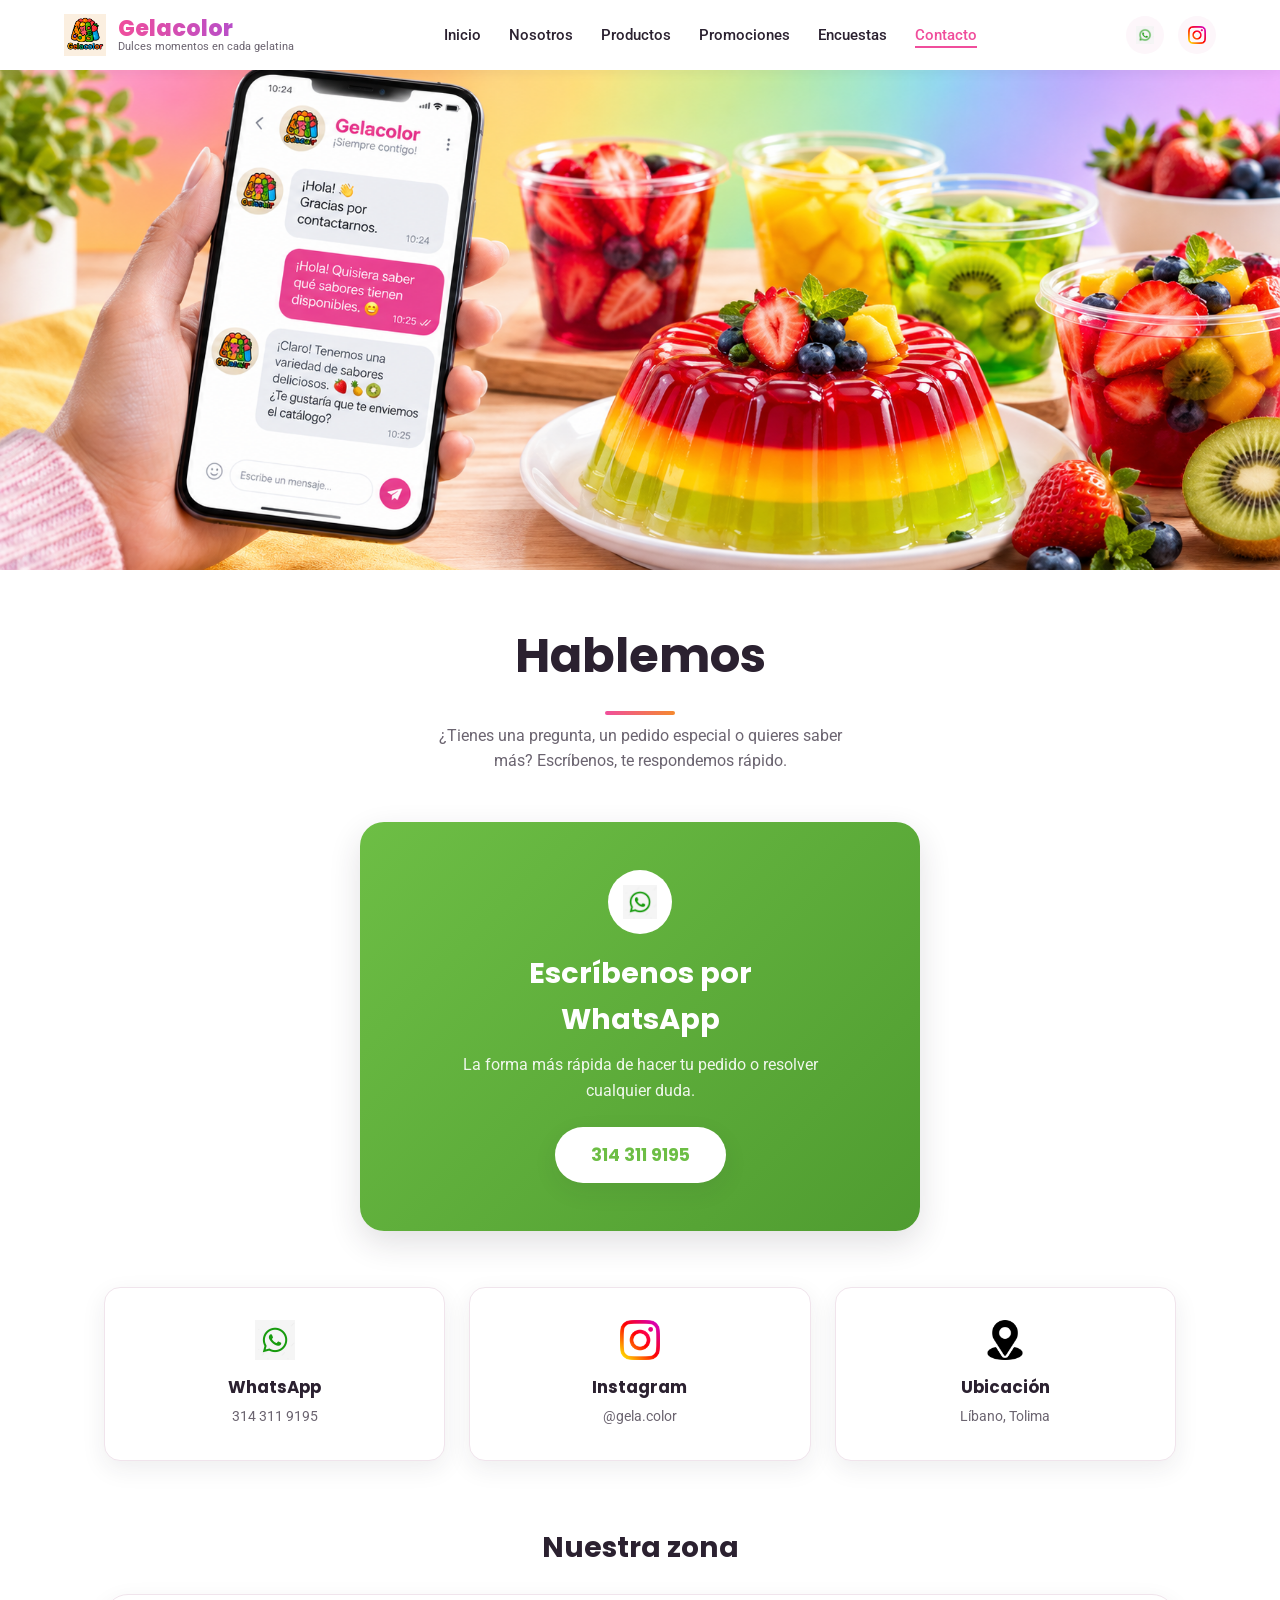
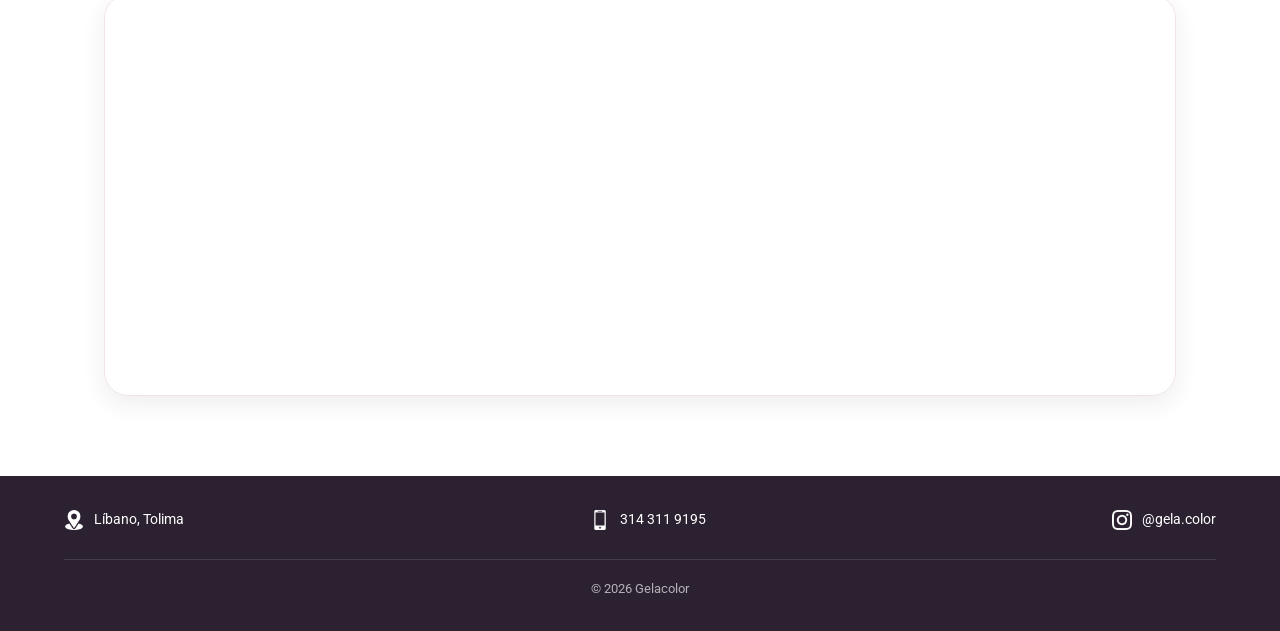
==== contacto.html @ 1d68e508 "initial commit" ====
<!DOCTYPE html>
<html lang="es">
<head>
  <meta charset="UTF-8">
  <meta name="viewport" content="width=device-width, initial-scale=1.0">
  <title>Contacto | Gelacolor</title>
  <link rel="icon" type="image/png" href="img/logo.png">
  <link rel="stylesheet" href="style.css">
  <link rel="stylesheet" href="contacto.css">
</head>
<body>

  <!-- ===================== HEADER / NAVBAR ===================== -->
  <header class="header">
    <div class="header__logo-container">
      <img src="img/logo.png" alt="Logo Gelacolor" class="header__logo-icon">
      <div class="header__brand">
        <a href="index.html" class="header__logo-text">Gelacolor</a>
        <span class="header__slogan">Dulces momentos en cada gelatina</span>
      </div>
    </div>

    <nav class="nav-menu">
      <ul class="nav-menu__list">
        <li class="nav-menu__item"><a href="index.html" class="nav-menu__link">Inicio</a></li>
        <li class="nav-menu__item"><a href="nosotros.html" class="nav-menu__link">Nosotros</a></li>
        <li class="nav-menu__item"><a href="productos.html" class="nav-menu__link">Productos</a></li>
        <li class="nav-menu__item"><a href="promociones.html" class="nav-menu__link">Promociones</a></li>
        <li class="nav-menu__item"><a href="encuestas.html" class="nav-menu__link">Encuestas</a></li>
        <li class="nav-menu__item"><a href="contacto.html" class="nav-menu__link nav-menu__link--active">Contacto</a></li>
      </ul>
    </nav>

    <button class="header__menu-toggle" aria-label="Abrir menú" aria-expanded="false">
      <span class="header__menu-toggle-bar"></span>
      <span class="header__menu-toggle-bar"></span>
      <span class="header__menu-toggle-bar"></span>
    </button>

    <div class="header__social-icons">
      <a href="https://wa.me/573143119195" class="header__social-link" aria-label="WhatsApp" target="_blank" rel="noopener">
        <img src="img/icon-whats.jpg" alt="WhatsApp" class="header__social-icon">
      </a>
      <a href="https://www.instagram.com/gela.color/" class="header__social-link" aria-label="Instagram" target="_blank" rel="noopener">
        <img src="img/icon-ig.png" alt="Instagram" class="header__social-icon">
      </a>
    </div>
  </header>

  <!-- ===================== CONTENIDO PRINCIPAL ===================== -->
  <main class="main">

    <!-- Banner de encabezado -->
    <section class="contacto-banner">
      <img src="img/contacot-banner.png" alt="Contáctanos - Gelacolor" class="contacto-banner__image">
    </section>

    <!-- Título principal -->
    <h1 class="contacto-titulo">Hablemos</h1>
    <p class="contacto-subtitulo">¿Tienes una pregunta, un pedido especial o quieres saber más? Escríbenos, te respondemos rápido.</p>

    <!-- ===================== CTA WHATSAPP DESTACADO ===================== -->
    <section class="contacto-whatsapp js-reveal">
      <div class="contacto-whatsapp__icono">
        <img src="img/icon-whats.jpg" alt="WhatsApp" class="contacto-whatsapp__icono-img">
      </div>
      <h2 class="contacto-whatsapp__title">Escríbenos por WhatsApp</h2>
      <p class="contacto-whatsapp__text">La forma más rápida de hacer tu pedido o resolver cualquier duda.</p>
      <a href="https://wa.me/573143119195?text=Hola%2C%20quiero%20hacer%20una%20consulta" class="contacto-whatsapp__button" target="_blank" rel="noopener">314 311 9195</a>
    </section>

    <!-- ===================== TARJETAS DE CONTACTO ===================== -->
    <section class="contacto-tarjetas js-reveal">

      <a href="https://wa.me/573143119195" class="contacto-tarjeta" target="_blank" rel="noopener">
        <img src="img/icon-whats.jpg" alt="WhatsApp" class="contacto-tarjeta__icono">
        <h3 class="contacto-tarjeta__title">WhatsApp</h3>
        <p class="contacto-tarjeta__text">314 311 9195</p>
      </a>

      <a href="https://www.instagram.com/gela.color/" class="contacto-tarjeta" target="_blank" rel="noopener">
        <img src="img/icon-ig.png" alt="Instagram" class="contacto-tarjeta__icono">
        <h3 class="contacto-tarjeta__title">Instagram</h3>
        <p class="contacto-tarjeta__text">@gela.color</p>
      </a>

      <a href="https://www.google.com/maps/place/4%C2%B055'12.3%22N+75%C2%B003'40.2%22W/@4.9200886,-75.0637416,17z/data=!3m1!4b1!4m4!3m3!8m2!3d4.9200833!4d-75.0611667?entry=ttu&g_ep=EgoyMDI2MDkwOS4wIKXMDSoASAFQAw%3D%3D" class="contacto-tarjeta" target="_blank" rel="noopener">
        <img src="img/icon-location.png" alt="Ubicación" class="contacto-tarjeta__icono">
        <h3 class="contacto-tarjeta__title">Ubicación</h3>
        <p class="contacto-tarjeta__text">Líbano, Tolima</p>
      </a>

    </section>

    <!-- ===================== MAPA ===================== -->
    <section class="contacto-mapa js-reveal">
      <h2 class="contacto-mapa__title">Nuestra zona</h2>
      <div class="contacto-mapa__contenedor">
        <iframe
          src="https://www.google.com/maps?q=L%C3%ADbano,+Tolima,+Colombia&output=embed"
          width="100%"
          height="400"
          style="border:0;"
          allowfullscreen=""
          loading="lazy"
          referrerpolicy="no-referrer-when-downgrade"
          class="contacto-mapa__iframe"
          title="Ubicación de Gelacolor en Líbano, Tolima">
        </iframe>
      </div>
    </section>

  </main>

  <!-- ===================== FOOTER ===================== -->
  <footer class="footer">
    <a href="https://www.google.com/maps/place/4%C2%B055'12.3%22N+75%C2%B003'40.2%22W/@4.9200886,-75.0637416,17z/data=!3m1!4b1!4m4!3m3!8m2!3d4.9200833!4d-75.0611667?entry=ttu&g_ep=EgoyMDI2MDkwOS4wIKXMDSoASAFQAw%3D%3D" class="footer__item" target="_blank" rel="noopener">
      <img src="img/icon-location.png" alt="Ubicación" class="footer__icon">
      <span class="footer__text">Líbano, Tolima</span>
    </a>

    <a href="https://wa.me/573143119195" class="footer__item" target="_blank" rel="noopener">
      <img src="img/icon-phone.png" alt="Teléfono" class="footer__icon">
      <span class="footer__text">314 311 9195</span>
    </a>

    <a href="https://www.instagram.com/gela.color/" class="footer__item" target="_blank" rel="noopener">
      <img src="img/icon-ig.png" alt="Instagram" class="footer__icon">
      <span class="footer__text">@gela.color</span>
    </a>

    <div class="footer__copyright">
      <span>&copy; 2026 Gelacolor</span>
    </div>
  </footer>

  <script src="contacto.js"></script>
</body>
</html>
---- style.css ----
/* =====================================================
   GELACOLOR — style.css
   Paleta, tipografía y layout según especificación
   ===================================================== */

   @import url('https://fonts.googleapis.com/css2?family=Poppins:wght@600;700;800&family=Roboto:wght@400;500&display=swap');

   :root {
     /* Colores de marca */
     --color-pink: #F04E9C;
     --color-orange: #F5892E;
     --color-yellow: #F5C518;
     --color-green: #6DBE45;
     --color-purple: #9B4FE0;
   
     /* Neutros */
     --color-bg: #FFFFFF;
     --color-bg-soft: #FDF6FA;
     --color-text-dark: #2B2130;
     --color-text-muted: #6B6470;
     --color-white: #FFFFFF;
     --color-border: #F0E4EC;
   
     /* Tipografía */
     --font-heading: 'Poppins', sans-serif;
     --font-body: 'Roboto', sans-serif;
   
     /* Radios y sombras */
     --radius-sm: 8px;
     --radius-md: 16px;
     --radius-lg: 24px;
     --radius-pill: 999px;
     --shadow-soft: 0 8px 24px rgba(43, 33, 48, 0.08);
     --shadow-hover: 0 12px 32px rgba(43, 33, 48, 0.14);
   
     /* Contenedor */
     --container-width: 1200px;
   }
   
   /* ================= RESET BÁSICO ================= */
   *,
   *::before,
   *::after {
     box-sizing: border-box;
     margin: 0;
     padding: 0;
   }
   
   html {
     scroll-behavior: smooth;
   }
   
   body {
     font-family: var(--font-body);
     color: var(--color-text-dark);
     background-color: var(--color-bg);
     line-height: 1.6;
     -webkit-font-smoothing: antialiased;
   }
   
   img {
     max-width: 100%;
     display: block;
   }
   
   ul {
     list-style: none;
   }
   
   a {
     text-decoration: none;
     color: inherit;
   }
   
   button {
     font-family: inherit;
     cursor: pointer;
     border: none;
   }
   
   h1, h2, h3 {
     font-family: var(--font-heading);
     font-weight: 700;
   }
   
   .main {
     overflow-x: hidden;
   }
   
   /* Utilidad de contenedor reutilizada por las secciones */
   .hero-section,
   .products-section,
   .promo-section,
   .footer,
   .header {
     padding-left: 5%;
     padding-right: 5%;
   }
   
   /* ================= HEADER / NAVBAR ================= */
   .header {
     position: sticky;
     top: 0;
     z-index: 100;
     display: flex;
     align-items: center;
     justify-content: space-between;
     gap: 24px;
     background-color: var(--color-white);
     padding-top: 14px;
     padding-bottom: 14px;
     box-shadow: 0 2px 12px rgba(43, 33, 48, 0.06);
     transition: padding 0.25s ease, box-shadow 0.25s ease;
   }

   .header--scrolled {
     padding-top: 8px;
     padding-bottom: 8px;
     box-shadow: 0 4px 18px rgba(43, 33, 48, 0.12);
   }
   
   .header__logo-container {
     display: flex;
     align-items: center;
     gap: 12px;
     flex-shrink: 0;
   }
   
   .header__logo-icon {
     width: 42px;
     height: 42px;
     object-fit: contain;
   }
   
   .header__brand {
     display: flex;
     flex-direction: column;
     line-height: 1.15;
   }
   
   .header__logo-text {
     font-family: var(--font-heading);
     font-weight: 800;
     font-size: 1.4rem;
     background: linear-gradient(90deg, var(--color-pink), var(--color-purple));
     -webkit-background-clip: text;
     background-clip: text;
     color: transparent;
   }
   
   .header__slogan {
     font-size: 0.7rem;
     color: var(--color-text-muted);
   }
   
   .nav-menu__list {
     display: flex;
     align-items: center;
     gap: 28px;
     flex-wrap: wrap;
   }
   
   .nav-menu__link {
     font-size: 0.95rem;
     font-weight: 500;
     color: var(--color-text-dark);
     position: relative;
     padding-bottom: 4px;
     transition: color 0.2s ease;
   }
   
   .nav-menu__link::after {
     content: "";
     position: absolute;
     left: 0;
     bottom: 0;
     width: 0;
     height: 2px;
     background-color: var(--color-pink);
     transition: width 0.25s ease;
   }
   
   .nav-menu__link:hover {
     color: var(--color-pink);
   }
   
   .nav-menu__link:hover::after {
     width: 100%;
   }

   .nav-menu__link--active {
     color: var(--color-pink);
   }

   .nav-menu__link--active::after {
     width: 100%;
   }
   
   .header__social-icons {
     display: flex;
     align-items: center;
     gap: 14px;
     flex-shrink: 0;
   }
   
   .header__social-link {
     display: flex;
     align-items: center;
     justify-content: center;
     width: 38px;
     height: 38px;
     border-radius: var(--radius-pill);
     background-color: var(--color-bg-soft);
     transition: transform 0.2s ease, background-color 0.2s ease;
   }
   
   .header__social-link:hover {
     background-color: var(--color-pink);
     transform: translateY(-2px) scale(1.05);
   }
   
   .header__social-link:hover .header__social-icon {
     filter: brightness(0) invert(1);
   }
   
   .header__social-icon {
     width: 18px;
     height: 18px;
   }

   /* ================= MENÚ HAMBURGUESA (móvil) ================= */
   .header__menu-toggle {
     display: none;
     flex-direction: column;
     justify-content: center;
     gap: 5px;
     width: 34px;
     height: 34px;
     background: transparent;
     padding: 4px;
   }

   .header__menu-toggle-bar {
     display: block;
     width: 100%;
     height: 2px;
     background-color: var(--color-text-dark);
     border-radius: var(--radius-pill);
     transition: transform 0.25s ease, opacity 0.25s ease;
   }

   .header__menu-toggle--open .header__menu-toggle-bar:nth-child(1) {
     transform: translateY(7px) rotate(45deg);
   }

   .header__menu-toggle--open .header__menu-toggle-bar:nth-child(2) {
     opacity: 0;
   }

   .header__menu-toggle--open .header__menu-toggle-bar:nth-child(3) {
     transform: translateY(-7px) rotate(-45deg);
   }
   
   /* ================= HERO SECTION ================= */
   .hero-section {
     display: flex;
     align-items: center;
     justify-content: center;
     gap: 40px;
     position: relative;
     padding-top: 64px;
     padding-bottom: 64px;
     background: linear-gradient(135deg, var(--color-bg-soft) 0%, var(--color-bg) 65%);
   }
   
   .hero-section__content {
     max-width: 480px;
     flex: 1 1 400px;
     text-align: left;
   }
   
   .hero-section__title {
     font-size: clamp(1.9rem, 3.5vw, 2.8rem);
     line-height: 1.2;
     margin-bottom: 28px;
     color: var(--color-text-dark);
   }
   
   .hero-section__button {
     display: inline-block;
     background-color: var(--color-pink);
     color: var(--color-white);
     font-family: var(--font-heading);
     font-weight: 600;
     font-size: 1rem;
     padding: 14px 32px;
     border-radius: var(--radius-pill);
     box-shadow: var(--shadow-soft);
     transition: transform 0.2s ease, box-shadow 0.2s ease, background-color 0.2s ease;
   }
   
   .hero-section__button:hover {
     background-color: var(--color-purple);
     transform: translateY(-2px);
     box-shadow: var(--shadow-hover);
   }
   
   .hero-section__image-container {
     flex: 1 1 420px;
     display: flex;
     justify-content: center;
   }
   
   .hero-section__image {
     width: 100%;
     max-width: 460px;
     border-radius: var(--radius-lg);
     transition: opacity 0.35s ease;
   }
   
   .hero-section__arrow {
     background-color: var(--color-white);
     color: var(--color-text-dark);
     width: 44px;
     height: 44px;
     border-radius: var(--radius-pill);
     box-shadow: var(--shadow-soft);
     font-size: 1.1rem;
     display: flex;
     align-items: center;
     justify-content: center;
     flex-shrink: 0;
     transition: background-color 0.2s ease, color 0.2s ease;
   }
   
   .hero-section__arrow:hover {
     background-color: var(--color-pink);
     color: var(--color-white);
   }
   
   .hero-section__dots {
     position: absolute;
     bottom: 20px;
     left: 50%;
     transform: translateX(-50%);
     display: flex;
     gap: 10px;
   }
   
   .hero-section__dot {
     width: 9px;
     height: 9px;
     border-radius: var(--radius-pill);
     background-color: var(--color-border);
     transition: background-color 0.2s ease, transform 0.2s ease;
   }
   
   .hero-section__dot--active {
     background-color: var(--color-pink);
     transform: scale(1.2);
   }
   
   /* ================= PRODUCTOS DESTACADOS ================= */
   .products-section {
     padding-top: 72px;
     padding-bottom: 72px;
     text-align: center;
   }
   
   .products-section__title {
     font-size: clamp(1.6rem, 2.6vw, 2.1rem);
     margin-bottom: 40px;
     position: relative;
     display: inline-block;
   }
   
   .products-section__title::after {
     content: "";
     display: block;
     width: 60px;
     height: 4px;
     border-radius: var(--radius-pill);
     background: linear-gradient(90deg, var(--color-pink), var(--color-orange));
     margin: 12px auto 0;
   }
   
   .products-section__grid {
     display: grid;
     grid-template-columns: repeat(4, 1fr);
     gap: 28px;
     max-width: var(--container-width);
     margin: 0 auto;
   }
   
   .product-card {
     background-color: var(--color-white);
     border: 1px solid var(--color-border);
     border-radius: var(--radius-md);
     padding: 24px 20px 28px;
     box-shadow: var(--shadow-soft);
     text-align: center;
     transition: transform 0.25s ease, box-shadow 0.25s ease, opacity 0.5s ease;
   }
   
   .product-card:hover {
     transform: translateY(-6px);
     box-shadow: var(--shadow-hover);
   }
   
   .product-card__image {
     width: 100%;
     aspect-ratio: 1 / 1;
     object-fit: cover;
     border-radius: var(--radius-sm);
     margin-bottom: 16px;
   }
   
   .product-card__name {
     font-size: 1.15rem;
     margin-bottom: 6px;
   }
   
   .product-card__description {
     font-size: 0.88rem;
     color: var(--color-text-muted);
     margin-bottom: 14px;
     min-height: 40px;
   }
   
   .product-card__price {
     display: block;
     font-family: var(--font-heading);
     font-weight: 700;
     color: var(--color-green);
     font-size: 1.05rem;
     margin-bottom: 16px;
   }
   
   .product-card__button {
     background-color: transparent;
     color: var(--color-pink);
     border: 2px solid var(--color-pink);
     font-weight: 600;
     font-size: 0.88rem;
     padding: 10px 26px;
     border-radius: var(--radius-pill);
     transition: background-color 0.2s ease, color 0.2s ease;
   }
   
   .product-card__button:hover {
     background-color: var(--color-pink);
     color: var(--color-white);
   }
   
   /* ================= PROMOCIONES ESPECIALES ================= */
   .promo-section {
     display: flex;
     align-items: center;
     justify-content: space-between;
     gap: 40px;
     flex-wrap: wrap;
     background-color: var(--color-bg-soft);
     border-radius: var(--radius-lg);
     margin: 0 5% 72px;
     padding: 56px 48px;
   }
   
   .promo-section__content {
     flex: 1 1 380px;
     max-width: 480px;
   }
   
   .promo-section__icon {
     width: 44px;
     height: 44px;
     margin-bottom: 16px;
   }
   
   .promo-section__title {
     font-size: clamp(1.4rem, 2.4vw, 1.9rem);
     margin-bottom: 12px;
   }
   
   .promo-section__text {
     color: var(--color-text-muted);
     margin-bottom: 24px;
   }
   
   .promo-section__button {
     display: inline-block;
     background-color: var(--color-orange);
     color: var(--color-white);
     font-family: var(--font-heading);
     font-weight: 600;
     padding: 13px 30px;
     border-radius: var(--radius-pill);
     box-shadow: var(--shadow-soft);
     transition: transform 0.2s ease, background-color 0.2s ease;
   }
   
   .promo-section__button:hover {
     background-color: var(--color-yellow);
     color: var(--color-text-dark);
     transform: translateY(-2px);
   }
   
   .promo-section__image-container {
     flex: 1 1 340px;
     display: flex;
     justify-content: center;
   }
   
   .promo-section__image {
     width: 100%;
     max-width: 360px;
     border-radius: var(--radius-md);
   }
   
   /* ================= FOOTER ================= */
   .footer {
     display: flex;
     align-items: center;
     justify-content: space-between;
     flex-wrap: wrap;
     gap: 20px;
     background-color: var(--color-text-dark);
     color: var(--color-white);
     padding-top: 32px;
     padding-bottom: 32px;
   }
   
   .footer__item {
     display: flex;
     align-items: center;
     gap: 10px;
   }
   
   .footer__icon {
     width: 20px;
     height: 20px;
     filter: brightness(0) invert(1);
   }
   
   .footer__text {
     font-size: 0.9rem;
   }
   
   .footer__copyright {
     font-size: 0.82rem;
     color: rgba(255, 255, 255, 0.65);
     width: 100%;
     text-align: center;
     border-top: 1px solid rgba(255, 255, 255, 0.12);
     padding-top: 18px;
     margin-top: 8px;
   }
   
   /* =====================================================
      RESPONSIVE — TABLET (≤768px)
      ===================================================== */
   @media (max-width: 768px) {
     .header {
       flex-wrap: wrap;
       row-gap: 12px;
     }
   
     .nav-menu {
       order: 3;
       width: 100%;
       max-height: 0;
       overflow: hidden;
       transition: max-height 0.3s ease;
     }

     .nav-menu--open {
       max-height: 300px;
     }

     .header__menu-toggle {
       display: flex;
     }
   
     .nav-menu__list {
       justify-content: center;
       gap: 16px;
       row-gap: 8px;
       padding: 16px 0;
       flex-direction: column;
       align-items: center;
     }
   
     .hero-section {
       flex-direction: column;
       text-align: center;
       padding-top: 48px;
       padding-bottom: 72px;
     }
   
     .hero-section__content {
       order: 2;
       text-align: center;
       max-width: 100%;
       flex: none;
       width: 100%;
     }
   
     .hero-section__image-container {
       order: 1;
       flex: none;
       width: 100%;
     }
   
     .hero-section__arrow {
       display: none;
     }
   
     .products-section__grid {
       grid-template-columns: repeat(2, 1fr);
     }
   
     .promo-section {
       flex-direction: column;
       text-align: center;
       padding: 40px 28px;
     }
   
     .promo-section__content {
       max-width: 100%;
     }
   
     .footer {
       justify-content: center;
       text-align: center;
     }
   }
   
   /* =====================================================
      RESPONSIVE — MÓVIL (≤480px)
      ===================================================== */
   @media (max-width: 480px) {
     .header {
       padding-top: 12px;
       padding-bottom: 12px;
     }
   
     .header__slogan {
       display: none;
     }
   
     .nav-menu__list {
       gap: 12px;
       font-size: 0.85rem;
     }
   
     .header__social-icons {
       gap: 10px;
     }
   
     .hero-section__button,
     .promo-section__button {
       width: 100%;
       text-align: center;
     }
   
     .products-section__grid {
       grid-template-columns: 1fr;
     }
   
     .promo-section {
       margin-left: 4%;
       margin-right: 4%;
       padding: 32px 20px;
     }
   
     .footer {
       flex-direction: column;
       align-items: flex-start;
       padding-left: 8%;
     }
   
     .footer__copyright {
       text-align: left;
     }
   }
   
   /* =====================================================
      ANIMACIÓN AL HACER SCROLL (js-reveal)
      Usada por script.js para hacer aparecer secciones y
      tarjetas de producto con fade + slide-up al llegar a
      ellas. Las tarjetas reciben además un pequeño retraso
      escalonado (transition-delay) asignado desde el JS.
      ===================================================== */
   .js-reveal {
     opacity: 0;
     transform: translateY(24px);
     transition: opacity 0.6s ease, transform 0.6s ease;
   }

   .js-reveal--visible {
     opacity: 1;
     transform: translateY(0);
   }

   @media (prefers-reduced-motion: reduce) {
     .js-reveal {
       opacity: 1;
       transform: none;
       transition: none;
     }
   }

   /* =====================================================
      TEASER DE PRODUCTOS (reemplaza a "Productos destacados")
      Franja breve que invita a ver el catálogo completo en
      productos.html, en vez de repetir las tarjetas ahí.
      ===================================================== */
   .productos-teaser {
     display: flex;
     align-items: center;
     justify-content: space-between;
     gap: 40px;
     flex-wrap: wrap;
     max-width: var(--container-width);
     margin: 72px auto;
     padding: 0 5%;
   }

   .productos-teaser__image-container {
     flex: 1 1 380px;
     display: flex;
     justify-content: center;
   }

   .productos-teaser__image {
     width: 100%;
     max-width: 420px;
     border-radius: var(--radius-lg);
     box-shadow: var(--shadow-soft);
   }

   .productos-teaser__content {
     flex: 1 1 380px;
     max-width: 480px;
   }

   .productos-teaser__title {
     font-size: clamp(1.5rem, 2.6vw, 2.1rem);
     color: var(--color-text-dark);
     margin-bottom: 14px;
   }

   .productos-teaser__text {
     color: var(--color-text-muted);
     margin-bottom: 24px;
     line-height: 1.6;
   }

   .productos-teaser__button {
     display: inline-block;
     background-color: var(--color-pink);
     color: var(--color-white);
     font-family: var(--font-heading);
     font-weight: 600;
     padding: 14px 32px;
     border-radius: var(--radius-pill);
     box-shadow: var(--shadow-soft);
     transition: transform 0.2s ease, box-shadow 0.2s ease, background-color 0.2s ease;
   }

   .productos-teaser__button:hover {
     background-color: var(--color-purple);
     transform: translateY(-2px);
     box-shadow: var(--shadow-hover);
   }

   @media (max-width: 768px) {
     .productos-teaser {
       flex-direction: column;
       text-align: center;
       margin: 56px auto;
     }
   }

   /* =====================================================
      SELECTOR DE CANTIDAD + BOTÓN "AGREGAR AL PEDIDO"
      Compartido por las tarjetas de productos.html y
      promociones.html (misma apariencia en ambas).
      ===================================================== */
   .producto-card__cantidad,
   .promocion-card__cantidad {
     display: flex;
     align-items: center;
     justify-content: center;
     gap: 16px;
     margin-bottom: 14px;
   }

   .cantidad-btn {
     width: 30px;
     height: 30px;
     border-radius: var(--radius-pill);
     background-color: var(--color-bg-soft);
     color: var(--color-text-dark);
     font-size: 1.1rem;
     font-weight: 700;
     display: flex;
     align-items: center;
     justify-content: center;
     transition: background-color 0.2s ease, color 0.2s ease;
   }

   .cantidad-btn:hover {
     background-color: var(--color-pink);
     color: var(--color-white);
   }

   .cantidad-valor {
     min-width: 20px;
     text-align: center;
     font-family: var(--font-heading);
     font-weight: 700;
     color: var(--color-text-dark);
   }

   .producto-card__agregar,
   .promocion-card__agregar {
     background-color: var(--color-green);
     color: var(--color-white);
     font-family: var(--font-heading);
     font-weight: 600;
     font-size: 0.9rem;
     padding: 11px 20px;
     border-radius: var(--radius-pill);
     box-shadow: var(--shadow-soft);
     transition: transform 0.2s ease, box-shadow 0.2s ease, background-color 0.2s ease;
     margin-top: auto;
     width: 100%;
   }

   .producto-card__agregar:hover,
   .promocion-card__agregar:hover {
     background-color: #58a038;
     transform: translateY(-2px);
     box-shadow: var(--shadow-hover);
   }

   .producto-card__agregar--agregado,
   .promocion-card__agregar--agregado {
     background-color: var(--color-purple);
   }

   /* =====================================================
      CARRITO FLOTANTE + PANEL
      Compartido por productos.html y promociones.html,
      controlado por carrito.js.
      ===================================================== */
   .carrito-flotante {
     position: fixed;
     bottom: 24px;
     right: 24px;
     z-index: 200;
     width: 58px;
     height: 58px;
     border-radius: var(--radius-pill);
     background-color: var(--color-pink);
     color: var(--color-white);
     font-size: 1.5rem;
     display: flex;
     align-items: center;
     justify-content: center;
     box-shadow: var(--shadow-hover);
     transition: transform 0.2s ease, background-color 0.2s ease;
   }

   .carrito-flotante:hover {
     background-color: var(--color-purple);
     transform: translateY(-3px);
   }

   .carrito-flotante__contador {
     position: absolute;
     top: -4px;
     right: -4px;
     background-color: var(--color-green);
     color: var(--color-white);
     font-family: var(--font-heading);
     font-weight: 700;
     font-size: 0.72rem;
     min-width: 20px;
     height: 20px;
     border-radius: var(--radius-pill);
     display: flex;
     align-items: center;
     justify-content: center;
     padding: 0 4px;
     border: 2px solid var(--color-white);
   }

   .carrito-panel {
     position: fixed;
     top: 0;
     right: -100%;
     width: min(360px, 100%);
     height: 100%;
     background-color: var(--color-white);
     box-shadow: -8px 0 24px rgba(43, 33, 48, 0.14);
     z-index: 300;
     display: flex;
     flex-direction: column;
     padding: 28px 24px;
     transition: right 0.35s ease;
   }

   .carrito-panel--abierto {
     right: 0;
   }

   .carrito-panel__header {
     display: flex;
     align-items: center;
     justify-content: space-between;
     margin-bottom: 20px;
   }

   .carrito-panel__header h3 {
     font-size: 1.3rem;
     color: var(--color-text-dark);
   }

   .carrito-panel__cerrar {
     background: transparent;
     font-size: 1.6rem;
     line-height: 1;
     color: var(--color-text-muted);
     transition: color 0.2s ease;
   }

   .carrito-panel__cerrar:hover {
     color: var(--color-pink);
   }

   .carrito-panel__lista {
     flex: 1;
     overflow-y: auto;
     margin-bottom: 16px;
   }

   .carrito-panel__item {
     display: flex;
     align-items: center;
     justify-content: space-between;
     gap: 10px;
     padding: 12px 0;
     border-bottom: 1px solid var(--color-border);
   }

   .carrito-panel__item-info {
     display: flex;
     flex-direction: column;
   }

   .carrito-panel__item-nombre {
     font-weight: 600;
     color: var(--color-text-dark);
     font-size: 0.92rem;
   }

   .carrito-panel__item-detalle {
     font-size: 0.8rem;
     color: var(--color-text-muted);
   }

   .carrito-panel__item-quitar {
     background: transparent;
     color: var(--color-text-muted);
     font-size: 1.2rem;
     line-height: 1;
     transition: color 0.2s ease;
   }

   .carrito-panel__item-quitar:hover {
     color: var(--color-pink);
   }

   .carrito-panel__vacio {
     color: var(--color-text-muted);
     text-align: center;
     margin-top: 40px;
   }

   .carrito-panel__enviar {
     background-color: var(--color-green);
     color: var(--color-white);
     font-family: var(--font-heading);
     font-weight: 600;
     padding: 14px;
     border-radius: var(--radius-pill);
     box-shadow: var(--shadow-soft);
     transition: transform 0.2s ease, box-shadow 0.2s ease, background-color 0.2s ease, opacity 0.2s ease;
   }

   .carrito-panel__enviar:hover {
     background-color: #58a038;
     transform: translateY(-2px);
   }

   .carrito-panel__enviar:disabled {
     opacity: 0.5;
     cursor: not-allowed;
     transform: none;
   }

   @media (max-width: 480px) {
     .carrito-panel {
       padding: 24px 18px;
     }
   }
---- contacto.css ----
/* =====================================================
   GELACOLOR — contacto.css
   Estilos específicos de la página "Contacto".
   Reutiliza las variables y el header/footer definidos
   en style.css (colores, tipografías, radios, sombras).
   ===================================================== */

/* ================= BANNER PRINCIPAL ================= */
.contacto-banner {
  width: 100%;
}

.contacto-banner__image {
  width: 100%;
  height: 500px;
  object-fit: cover;
  display: block;
}

/* ================= TÍTULO Y SUBTÍTULO ================= */
.contacto-titulo {
  text-align: center;
  font-size: clamp(2rem, 4vw, 3rem);
  margin-top: 48px;
  margin-bottom: 8px;
  color: var(--color-text-dark);
}

.contacto-titulo::after {
  content: "";
  display: block;
  width: 70px;
  height: 4px;
  border-radius: var(--radius-pill);
  background: linear-gradient(90deg, var(--color-pink), var(--color-orange));
  margin: 16px auto 0;
}

.contacto-subtitulo {
  text-align: center;
  color: var(--color-text-muted);
  font-size: 1rem;
  max-width: 560px;
  margin: 0 auto 48px;
  padding: 0 5%;
  line-height: 1.6;
}

/* ================= CTA WHATSAPP DESTACADO ================= */
.contacto-whatsapp {
  text-align: center;
  max-width: 560px;
  margin: 0 auto 56px;
  padding: 48px 8%;
  background: linear-gradient(135deg, var(--color-green) 0%, #4f9c30 100%);
  border-radius: var(--radius-lg);
  box-shadow: var(--shadow-hover);
}

.contacto-whatsapp__icono {
  width: 64px;
  height: 64px;
  margin: 0 auto 16px;
  background-color: var(--color-white);
  border-radius: var(--radius-pill);
  display: flex;
  align-items: center;
  justify-content: center;
  overflow: hidden;
}

.contacto-whatsapp__icono-img {
  width: 34px;
  height: 34px;
  object-fit: contain;
}

.contacto-whatsapp__title {
  font-size: clamp(1.4rem, 2.4vw, 1.8rem);
  color: var(--color-white);
  margin-bottom: 10px;
}

.contacto-whatsapp__text {
  color: rgba(255, 255, 255, 0.9);
  margin-bottom: 24px;
}

.contacto-whatsapp__button {
  display: inline-block;
  background-color: var(--color-white);
  color: var(--color-green);
  font-family: var(--font-heading);
  font-weight: 700;
  font-size: 1.1rem;
  padding: 14px 36px;
  border-radius: var(--radius-pill);
  box-shadow: var(--shadow-soft);
  transition: transform 0.2s ease, box-shadow 0.2s ease;
}

.contacto-whatsapp__button:hover {
  transform: translateY(-2px);
  box-shadow: var(--shadow-hover);
}

/* ================= TARJETAS DE CONTACTO ================= */
.contacto-tarjetas {
  display: grid;
  grid-template-columns: repeat(auto-fit, minmax(180px, 1fr));
  gap: 24px;
  max-width: var(--container-width);
  margin: 0 auto 64px;
  padding: 0 5%;
}

.contacto-tarjeta {
  background-color: var(--color-white);
  border: 1px solid var(--color-border);
  border-radius: var(--radius-md);
  padding: 32px 20px;
  box-shadow: var(--shadow-soft);
  text-align: center;
  display: flex;
  flex-direction: column;
  align-items: center;
  transition: transform 0.25s ease, box-shadow 0.25s ease;
}

a.contacto-tarjeta:hover {
  transform: translateY(-6px);
  box-shadow: var(--shadow-hover);
  border-color: var(--color-pink);
}

.contacto-tarjeta--ubicacion {
  cursor: default;
}

.contacto-tarjeta__icono {
  width: 40px;
  height: 40px;
  object-fit: contain;
  margin-bottom: 14px;
}

.contacto-tarjeta__title {
  font-size: 1.05rem;
  color: var(--color-text-dark);
  margin-bottom: 4px;
}

.contacto-tarjeta__text {
  font-size: 0.9rem;
  color: var(--color-text-muted);
}

/* ================= MAPA ================= */
.contacto-mapa {
  max-width: var(--container-width);
  margin: 0 auto 80px;
  padding: 0 5%;
  text-align: center;
}

.contacto-mapa__title {
  font-size: clamp(1.4rem, 2.2vw, 1.8rem);
  color: var(--color-text-dark);
  margin-bottom: 24px;
}

.contacto-mapa__contenedor {
  border-radius: var(--radius-lg);
  overflow: hidden;
  box-shadow: var(--shadow-soft);
  border: 1px solid var(--color-border);
}

.contacto-mapa__iframe {
  display: block;
  width: 100%;
}

/* =====================================================
   RESPONSIVE — TABLET (≤768px)
   ===================================================== */
@media (max-width: 768px) {
  .contacto-banner__image {
    height: 240px;
  }

  .contacto-tarjetas {
    grid-template-columns: repeat(2, 1fr);
  }
}

/* =====================================================
   RESPONSIVE — MÓVIL (≤480px)
   ===================================================== */
@media (max-width: 480px) {
  .contacto-banner__image {
    height: 180px;
  }

  .contacto-whatsapp {
    padding: 40px 6%;
  }

  .contacto-tarjetas {
    grid-template-columns: 1fr;
    padding: 0 6%;
  }

  .contacto-mapa {
    padding: 0 6%;
  }

  .contacto-mapa__iframe {
    height: 280px;
  }
}
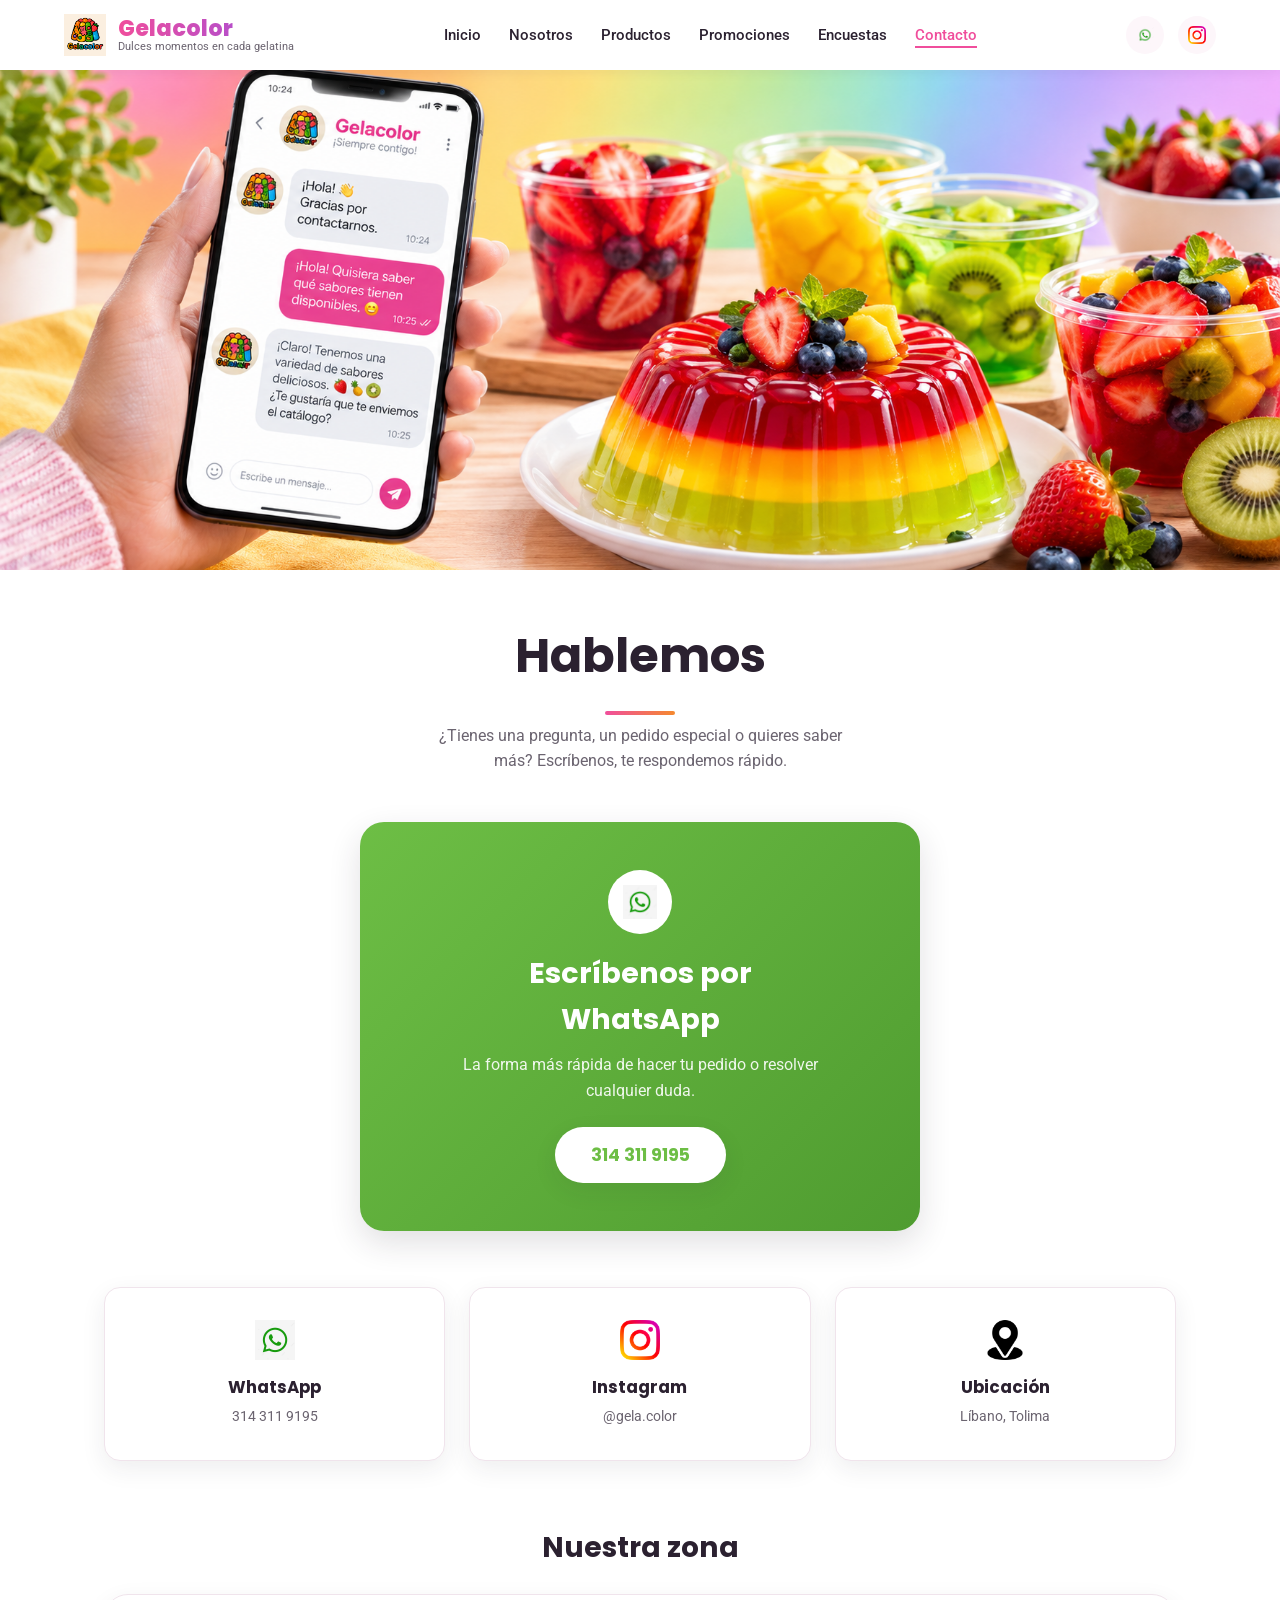
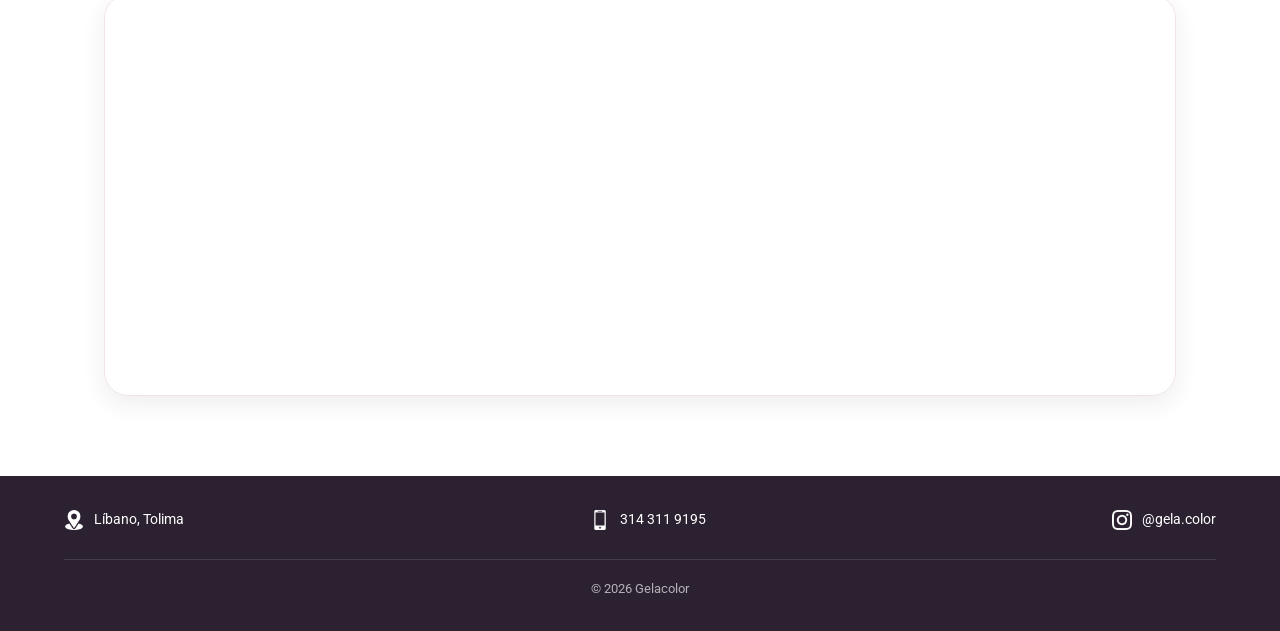
==== commit c27ec19c: "Update icon whatsapp" ====
--- a/contacto.html
+++ b/contacto.html
@@ -39,7 +39,7 @@
 
     <div class="header__social-icons">
       <a href="https://wa.me/573143119195" class="header__social-link" aria-label="WhatsApp" target="_blank" rel="noopener">
-        <img src="img/icon-whats.jpg" alt="WhatsApp" class="header__social-icon">
+        <img src="img/icon-whats.png" alt="WhatsApp" class="header__social-icon">
       </a>
       <a href="https://www.instagram.com/gela.color/" class="header__social-link" aria-label="Instagram" target="_blank" rel="noopener">
         <img src="img/icon-ig.png" alt="Instagram" class="header__social-icon">
--- a/style.css
+++ b/style.css
@@ -284,6 +284,7 @@
      line-height: 1.2;
      margin-bottom: 28px;
      color: var(--color-text-dark);
+     transition: opacity 0.35s ease;
    }
    
    .hero-section__button {
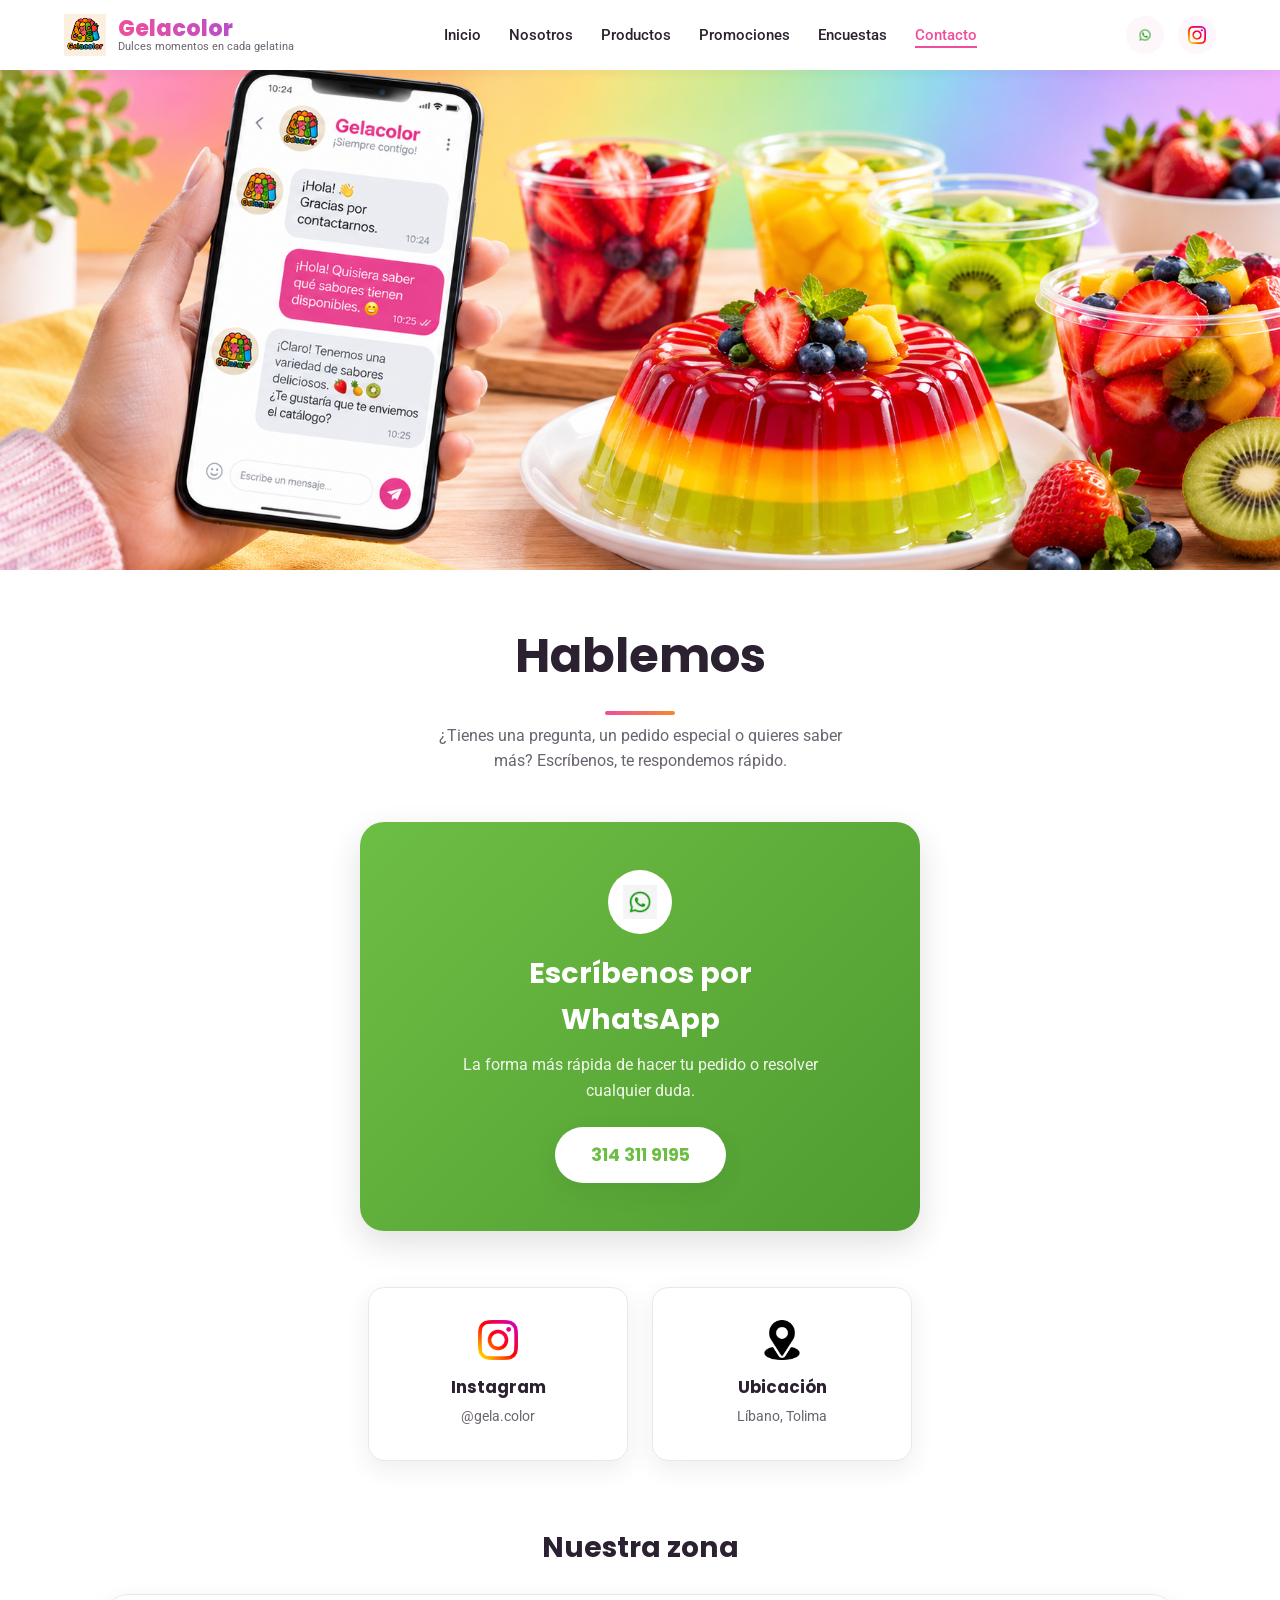
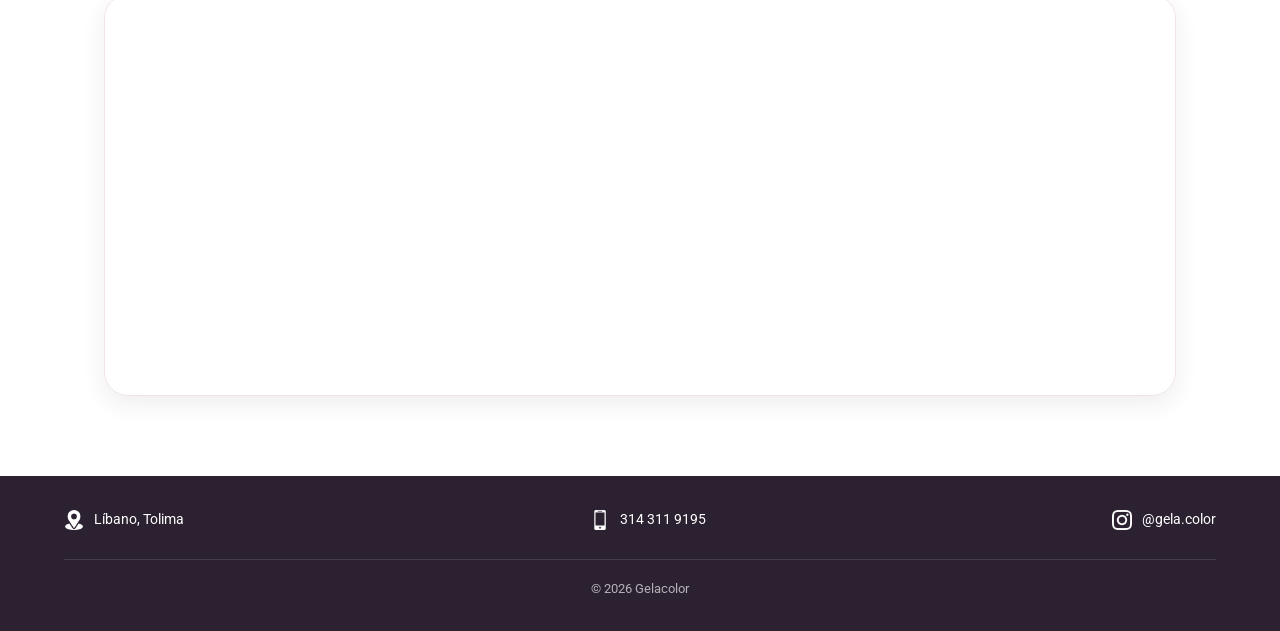
==== commit 05b0e039: "Update contacto .html & .css" ====
--- a/contacto.html
+++ b/contacto.html
@@ -72,19 +72,13 @@
     <!-- ===================== TARJETAS DE CONTACTO ===================== -->
     <section class="contacto-tarjetas js-reveal">
 
-      <a href="https://wa.me/573143119195" class="contacto-tarjeta" target="_blank" rel="noopener">
-        <img src="img/icon-whats.jpg" alt="WhatsApp" class="contacto-tarjeta__icono">
-        <h3 class="contacto-tarjeta__title">WhatsApp</h3>
-        <p class="contacto-tarjeta__text">314 311 9195</p>
-      </a>
-
       <a href="https://www.instagram.com/gela.color/" class="contacto-tarjeta" target="_blank" rel="noopener">
         <img src="img/icon-ig.png" alt="Instagram" class="contacto-tarjeta__icono">
         <h3 class="contacto-tarjeta__title">Instagram</h3>
         <p class="contacto-tarjeta__text">@gela.color</p>
       </a>
 
-      <a href="https://www.google.com/maps/place/4%C2%B055'12.3%22N+75%C2%B003'40.2%22W/@4.9200886,-75.0637416,17z/data=!3m1!4b1!4m4!3m3!8m2!3d4.9200833!4d-75.0611667?entry=ttu&g_ep=EgoyMDI2MDkwOS4wIKXMDSoASAFQAw%3D%3D" class="contacto-tarjeta" target="_blank" rel="noopener">
+      <a href="https://www.google.com/maps/search/?api=1&query=4.920083,-75.061667" class="contacto-tarjeta" target="_blank" rel="noopener">
         <img src="img/icon-location.png" alt="Ubicación" class="contacto-tarjeta__icono">
         <h3 class="contacto-tarjeta__title">Ubicación</h3>
         <p class="contacto-tarjeta__text">Líbano, Tolima</p>
--- a/contacto.css
+++ b/contacto.css
@@ -107,7 +107,8 @@
 /* ================= TARJETAS DE CONTACTO ================= */
 .contacto-tarjetas {
   display: grid;
-  grid-template-columns: repeat(auto-fit, minmax(180px, 1fr));
+  grid-template-columns: repeat(auto-fit, minmax(180px, 260px));
+  justify-content: center;
   gap: 24px;
   max-width: var(--container-width);
   margin: 0 auto 64px;
@@ -133,10 +134,6 @@
   border-color: var(--color-pink);
 }
 
-.contacto-tarjeta--ubicacion {
-  cursor: default;
-}
-
 .contacto-tarjeta__icono {
   width: 40px;
   height: 40px;
